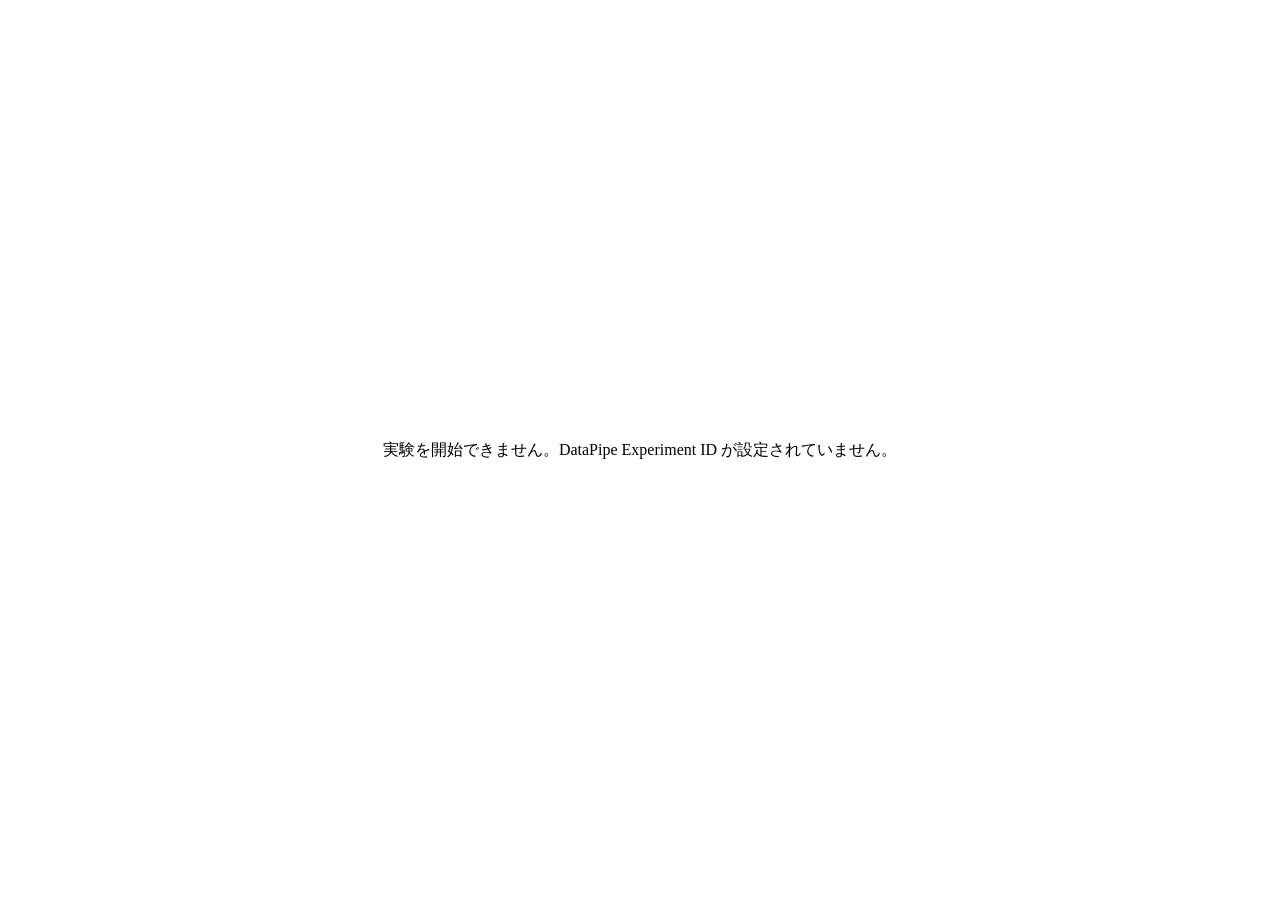
==== index.html @ 0f405782 "Show user ID and completion keyword after upload" ====
<!doctype html>
<html>
  <head>
    <meta charset="utf-8">
    <meta name="viewport" content="width=device-width, initial-scale=1">
    <title>ESG online survey v1 [PsychoPy]</title>
    <link rel="icon" href="data:,">
    <link rel="stylesheet" href="./lib/jquery-ui-1.12.1.min.css">
    <link rel="stylesheet" href="./lib/psychojs-2026.1.3.css">
  <style>

/* Phone/tablet-only survey layout, preserving the original PsychoJS on desktops. */
#esg-mobile-survey { display:none; }
#esg-mobile-survey *, #esg-mobile-survey *::before, #esg-mobile-survey *::after {box-sizing:border-box;}
.esg-mobile-mode body { margin:0; background:#fff; }
.esg-mobile-mode #root { pointer-events:none; opacity:0; }
.esg-mobile-mode #esg-mobile-survey {
 display:flex; flex-direction:column; position:fixed; z-index:99999; inset:0;
 background:#fff; color:#172033; font:400 17px/1.65 Meiryo,"Yu Gothic","Hiragino Kaku Gothic ProN",system-ui,sans-serif;
 -webkit-font-smoothing:antialiased; }
.esm-main { flex:1 1 auto; min-height:0; overflow-y:auto; overscroll-behavior:contain;
 padding:clamp(20px,4vw,42px) clamp(16px,4.5vw,48px) 38px;
 margin:0 auto; width:100%; max-width:900px; -webkit-overflow-scrolling:touch; }
.esm-heading { font-size:clamp(23px,5vw,32px); text-align:center; line-height:1.4; margin:0 0 30px; font-weight:600; }
.esm-paragraphs { max-width:780px; margin:0 auto; }
.esm-paragraph { margin:0 0 22px; white-space:pre-line; overflow-wrap:anywhere; line-height:1.85; }
.esm-question { margin:0 auto 34px; max-width:780px; }
.esm-prompt { font-size:clamp(18px,4.3vw,23px); font-weight:500; margin:0 0 20px; line-height:1.65; white-space:pre-line; overflow-wrap:anywhere; }
.esm-options { display:grid; grid-template-columns:1fr; gap:12px; }
.esm-option { display:flex; align-items:center; text-align:left; padding:13px 16px; min-height:54px;
 border-radius:12px; border:2px solid #c5d0db; background:white; color:#172033;
 font:500 17px/1.5 inherit; font-family:inherit; font-size:16px; cursor:pointer; overflow-wrap:anywhere; }
.esm-option::before { content:""; flex:0 0 22px; height:22px; box-sizing:border-box;
 border:2px solid #90a6be; background:#fff; border-radius:50%; margin-right:13px; }
.esm-option.selected { background:#e8f0f9; border-color:#3E6591; }
.esm-option.selected::before { border:6px solid #3E6591; }
.esm-footer { flex:0 0 auto; display:flex; flex-direction:column; align-items:center;
 padding:10px 16px max(12px,env(safe-area-inset-bottom));
 border-top:1px solid #dce5ee; background:#fff; box-shadow:0 -4px 12px rgba(31,61,95,.05); }
.esm-footer[hidden] {display:none}
.esm-next { width:min(100%,540px); min-height:50px; border:0; border-radius:9px;
 background:#3E6591; color:white; font:700 18px Meiryo,system-ui,sans-serif; cursor:pointer; }
.esm-next:disabled {opacity:.45;cursor:wait}
.esm-error { color:#b42318; font-size:14px; text-align:center; line-height:1.4; white-space:pre-line; margin-bottom:5px; }
.esm-error:empty {display:none}
.esm-hint { color:#536477; font-size:14px; text-align:center; margin:15px 0 0; }
.esm-fixation { min-height:100%; display:flex; align-items:center; justify-content:center; font-size:60px; }
.esm-rating { margin:24px auto 16px; max-width:670px; }
.esm-endpoints { display:flex; align-items:start; justify-content:space-between; gap:16px;
 margin-bottom:20px; color:#172033; font-size:14px; line-height:1.6; }
.esm-endpoints>span { flex:1; }
.esm-endpoints>span:last-child {text-align:right}
.esm-range-row { display:grid; grid-template-columns:50px minmax(0,1fr) 50px; gap:8px; align-items:center; }
.esm-step { min-height:48px; border-radius:9px; border:1px solid #9fb2c8;
 background:#f4f7fb; color:#1F5D99; font:700 17px system-ui; }
.esm-range { width:100%; height:44px; appearance:none; -webkit-appearance:none; background:transparent;
 margin:0; cursor:pointer; touch-action:pan-y; }
.esm-range::-webkit-slider-runnable-track {height:5px;border-radius:4px;background:#53657A}
.esm-range::-moz-range-track {height:5px;border-radius:4px;background:#53657A}
.esm-range::-webkit-slider-thumb { appearance:none; -webkit-appearance:none; width:26px; height:26px;
 border:3px solid white; box-shadow:0 0 0 2px #1F5D99; border-radius:50%; background:#1F5D99; margin-top:-10px; }
.esm-range::-moz-range-thumb { width:24px;height:24px;border:3px solid white;border-radius:50%;background:#1F5D99;box-shadow:0 0 0 2px #1F5D99; }
.esm-range.untouched::-webkit-slider-thumb {opacity:0}
.esm-range.untouched::-moz-range-thumb {opacity:0}
/* 21 explicit positions, one for every 5 points. */
.esm-ticks {display:flex; justify-content:space-between; align-items:flex-start; margin:-7px 58px 7px; height:12px; pointer-events:none;}
.esm-tick {width:1px; height:8px; background:#667c94;}
.esm-tick.major {width:2px; height:12px; background:#3e6591;}
.esm-range-labels { display:grid; grid-template-columns:repeat(21,minmax(0,1fr)); font-size:10px; padding:0 58px; margin:0 0 2px; gap:0; color:#4f6277; }
.esm-range-labels span { text-align:center; white-space:nowrap; transform:translateX(-50%); }
.esm-range-labels span:first-child { transform:none; text-align:left; }
.esm-range-labels span:last-child { transform:none; text-align:right; }
.esm-selected-value {display:none;}
.esm-table-wrap { width:100%; overflow-x:auto; -webkit-overflow-scrolling:touch; border:1px solid #d1dce7; border-radius:12px; background:#fff; }
.esm-data-table { width:100%; min-width:860px; border-collapse:collapse; table-layout:fixed; }
.esm-data-table thead th { background:#3E6591; color:#fff; font-size:14px; font-weight:700; padding:10px 8px; text-align:center; white-space:nowrap; }
.esm-data-table tbody td { padding:9px 8px; font-size:13px; line-height:1.45; color:#172033; text-align:center; vertical-align:middle; border-top:1px solid #e7edf3; }
.esm-data-table tbody tr:first-child td { border-top:none; }
.esm-data-table th:nth-child(1), .esm-data-table td:nth-child(1) { width:56px; }
.esm-data-table th:nth-child(2), .esm-data-table td:nth-child(2) { width:90px; }
.esm-data-table th:nth-child(3), .esm-data-table td:nth-child(3) { width:340px; text-align:left; }
.esm-data-table th:nth-child(4), .esm-data-table td:nth-child(4), .esm-data-table th:nth-child(5), .esm-data-table td:nth-child(5), .esm-data-table th:nth-child(6), .esm-data-table td:nth-child(6) { width:124px; }
.esm-data-table td.esm-col-label { font-weight:600; }
.esm-other {margin:18px auto 0;max-width:780px;}
.esm-other[hidden] {display:none}
.esm-other label {display:block;margin-bottom:8px;}
.esm-other input {width:100%;font:inherit;border:1px solid #9fb2c8;border-radius:10px;padding:12px;min-height:50px;}
@media (orientation:landscape) and (max-width:1180px) {
 .esm-main {padding-top:14px; padding-bottom:20px;}
 .esm-heading {font-size:24px;margin-bottom:17px;}
 .esm-options {grid-template-columns:repeat(2,minmax(0,1fr));}
 .esm-question {margin-bottom:20px;}
 .esm-paragraph {margin-bottom:12px;}
 .esm-footer {padding-top:7px;padding-bottom:max(7px,env(safe-area-inset-bottom));}
 .esm-next {min-height:44px;}
}
@media (max-width:370px) { .esm-data-values {grid-template-columns:1fr;} .esm-range-labels{padding:0 54px;font-size:12px} }


/* Mobile v25: full-width, 21-step native range; no separate score card. */
.esm-range-row { display:block; width:100%; }
.esm-range-row .esm-range { display:block; width:100%; }
.esm-ticks { display:grid; grid-template-columns:repeat(21,minmax(0,1fr));
             align-items:start; margin:-6px 13px 5px; height:12px; }
.esm-tick { justify-self:center; width:1px; height:9px; }
.esm-tick.major {width:2px;height:12px;}
.esm-range-labels { display:grid; grid-template-columns:repeat(21,minmax(0,1fr));
                    margin:0 13px 20px; padding:0; gap:0;
                    font-size:clamp(8px,2.2vw,11px); line-height:1.6; }
.esm-range-labels span {text-align:center;white-space:nowrap;transform:translateX(0);}
.esm-range-labels span:first-child {text-align:center;transform:translateX(0);}
.esm-range-labels span:last-child {text-align:center;transform:translateX(0);}
.esm-endpoints {margin:18px 0 14px;}
.esm-adjust {display:flex;justify-content:space-between;gap:14px;margin-top:13px;}
.esm-adjust .esm-step {flex:0 0 92px;}
.esm-selected-value {display:none!important;}
@media (max-width:370px) { .esm-range-labels {padding:0;margin:0 13px 20px;font-size:8px;} }

</style>
</head>
  <body>
    <div id="root"></div>
    <script src="./lib/jquery-3.6.0.min.js"></script>
    <script src="./lib/jquery-ui-1.12.1.min.js"></script>
    <script src="./lib/preloadjs-1.0.1.min.js"></script>
    <script src="./ESG_online_survey_v1.js?v=20261022-user-id-keyword1" type="module"></script>
    <script src="./lib/psychojs-2026.1.3.iife.js" nomodule></script>
    <script src="./ESG_online_survey_v1-legacy-browsers.js?v=20261022-user-id-keyword1" nomodule></script>
  </body>
</html>
---- lib/psychojs-2026.1.3.css ----
html{height:100%}body{align-items:center;display:flex;height:100%;justify-content:center;margin:0}#root:after{content:"[Init] Please wait a moment...";position:fixed;top:50%;left:50%;transform:translate(-50%,-50%)}#root.is-ready:after{content:""}.dialog-container label,.dialog-container input,.dialog-container select{box-sizing:border-box;display:block;padding-bottom:.5em}.dialog-container input.text,.dialog-container select.text{margin-bottom:1em;padding:.5em;width:100%;height:34px;border:1px solid #767676;border-radius:2px;background:#ffffff;color:#333;font-size:14px}.dialog-container fieldset{border:0;margin-top:1em;padding:0}.dialog-container,.dialog-overlay{position:fixed;top:0;right:0;bottom:0;left:0}.dialog-container{z-index:2;display:flex}.dialog-container[aria-hidden=true]{display:none}.dialog-overlay{background-color:#0003}.dialog-content{display:flex;flex-direction:column;row-gap:0;margin:auto;z-index:2;position:relative;width:500px;max-width:88vw;max-height:93%;padding:2px;border-radius:2px;font-family:"Open Sans",sans-serif;color:#333;background-color:#eee;border-color:#ccc;box-shadow:1px 1px 3px #555}.dialog-content .scrollable-container{height:100%;padding:.5em;box-shadow:inset #0003 1px 1px 2px,inset #fff -1px -1px 2px;overflow-x:hidden;overflow-y:auto}.dialog-content .scrollable-container p{margin:0;padding:0}.dialog-content hr{margin:.5em 2px 2px;width:calc(100% - 4px)}.dialog-title{padding:.5em;margin-bottom:2px;background-color:#008500;border-radius:2px}.dialog-warning{background-color:#f90!important}.dialog-error{background-color:red!important}.dialog-title p{margin:0;padding:0;color:#fff;font-weight:bold}.dialog-close{display:flex;justify-content:center;align-items:center;line-height:1em;position:absolute;top:5px;right:5px;border:0;padding:0;border-radius:2px;width:calc(2em - 12px);height:calc(2em - 12px);color:#333;background-color:#fff;font-weight:bold;font-size:1.25em;text-align:center;cursor:pointer;transition:.15s}.progress-msg{margin:0 .2em;box-sizing:border-box;padding:.5em 0}.progress-container{margin:0 .2em;padding:2px;border:1px solid #555555;border-radius:2px;background-color:#fff}.progress-bar{width:0;height:1.5em;background-color:#ccc}.dialog-button{padding:.5em 1em;border:1px solid #555555;border-radius:2px;font-size:.9em;color:#000;background-color:#fff;cursor:pointer}.dialog-button:hover{background-color:#eee}.dialog-button:active{background-color:#ccc}.dialog-button:focus{border:1px solid #000000}.dialog-button-group{margin:.5em 0 0;padding:.5em 1em calc(.5em - 2px) .2em;display:flex;flex-direction:row;justify-content:flex-start;align-items:flex-start;column-gap:.5em;border-top:1px solid rgba(0,0,0,.2)}.disabled{border:1px solid #AAAAAA;color:#aaa;background-color:#eee;cursor:not-allowed;pointer-events:none}.logo{display:flex;flex:0 1 auto;width:calc(100% - 1em);height:100%;max-height:25vh;object-fit:contain;padding:.5em .5em 1em;margin-bottom:.5em;border-bottom:1px solid rgba(0,0,0,.2)}a,a:active,a:focus,a:visited{color:#007eb7;outline:0}a:hover{color:#000}.sn-notifications-container{--sn-success-color: rgb(111, 207, 151);--sn-success-progress-color: rgb(84, 170, 120);--sn-error-color: rgb(235, 87, 87);--sn-error-progress-color: rgb(192, 69, 69);--sn-warning-color: rgb(242, 201, 76);--sn-warning-progress-color: rgb(196, 166, 79);--sn-info-color: rgb(81, 205, 243);--sn-info-progress-color: rgb(84, 169, 196);--sn-notifications-gap: 1em;--sn-notifications-padding: 1em;--sn-notify-width: 40em;--sn-notify-radius: 2px;--sn-notify-transition-timing-function: ease;--sn-notify-transition-duration: .5s;--sn-notify-autoclose-timeout: 30s;--sn-notify-padding: .75em;--sn-notify-icon-size: 2em;--sn-notify-close-icon-size: 1em;--sn-notify-border-size: 2px;--sn-notify-border-color: transparent;--sn-notify-border-style: solid;--sn-notify-progress-color: rgb(51, 51, 51);--sn-notify-close-icon-color: rgb(51, 51, 51);--sn-notify-title-color: rgb(51, 51, 51);--sn-notify-text-color: rgb(77, 77, 77);--sn-notify-shadow-color: transparent;--sn-notify-progress-height: 5px;pointer-events:none;position:fixed;top:0;left:0;right:0;bottom:0;z-index:9999;inset:0;display:grid;grid-auto-rows:min-content;align-content:flex-start;grid-gap:var(--sn-notifications-gap);gap:var(--sn-notifications-gap);padding:var(--sn-notifications-padding)}.sn-notifications-container.sn-is-x-center{justify-content:center}.sn-notifications-container.sn-is-y-center{align-content:center;justify-content:flex-end}.sn-notifications-container.sn-is-center{justify-content:center;align-content:center}.sn-notifications-container.sn-is-left{justify-content:flex-start}.sn-notifications-container.sn-is-right{justify-content:flex-end}.sn-notifications-container.sn-is-top{align-content:flex-start}.sn-notifications-container.sn-is-bottom{align-content:flex-end}.sn-notify{pointer-events:auto;transition-timing-function:var(--sn-notify-transition-timing-function);transition-duration:var(--sn-notify-transition-duration);transition-property:transform,opacity;border-radius:var(--sn-notify-radius);background-color:var(--sn-notify-background-color, transparent);border:var(--sn-notify-border-size) var(--sn-notify-border-style) var(--sn-notify-border-color);padding:var(--sn-notify-padding);box-sizing:border-box;display:flex;align-items:center;overflow:hidden;position:relative;text-decoration:none;width:var(--sn-notify-width)}.sn-notify-icon{display:flex;justify-content:center;align-items:center;flex-shrink:0;width:var(--sn-notify-icon-size);height:var(--sn-notify-icon-size);margin-right:.75em;color:var(--sn-notify-icon-color)}.sn-notify-close{position:absolute;right:.75em;top:.75em;user-select:none;cursor:pointer;display:flex;justify-content:center;align-items:center;height:var(--sn-notify-close-icon-size);width:var(--sn-notify-close-icon-size);color:var(--sn-notify-close-icon-color)}.sn-notify-title{font-size:1rem;font-weight:600;padding-right:calc(var(--sn-notify-padding) + var(--sn-notify-close-icon-size));color:var(--sn-notify-title-color)}.sn-notify-text{font-size:.875rem;margin-top:.25rem;color:var(--sn-notify-text-color)}.sn-notify-outline{--sn-notify-background-color: rgb(255, 255, 255);--sn-notify-border-color: var(--sn-success-color);box-shadow:0 2px 26px var(--sn-notify-shadow-color)}.sn-notify-outline.sn-notify-success{--sn-notify-border-color: var(--sn-success-color);--sn-notify-icon-color: var(--sn-success-color);--sn-notify-shadow-color: rgba(82, 215, 0, .1) }.sn-notify-outline.sn-notify-error{--sn-notify-border-color: var(--sn-error-color);--sn-notify-icon-color: var(--sn-error-color);--sn-notify-shadow-color: rgba(215, 0, 0, .1) }.sn-notify-outline.sn-notify-warning{--sn-notify-border-color: var(--sn-warning-color);--sn-notify-icon-color: var(--sn-warning-color);--sn-notify-shadow-color: rgba(242, 201, 76, .1) }.sn-notify-outline.sn-notify-info{--sn-notify-border-color: var(--sn-info-color);--sn-notify-icon-color: var(--sn-info-color);--sn-notify-shadow-color: rgba(84, 175, 202, .1) }.sn-notify-outline .sn-notify-title{--sn-notify-title-color: rgb(51, 51, 51) }.sn-notify-outline .sn-notify-text{--sn-notify-text-color: rgb(77, 77, 77) }.sn-notify-outline .sn-notify-close{--sn-notify-close-icon-color: rgb(130, 130, 130) }.sn-notify-filled{--sn-notify-title-color: rgb(51, 51, 51);--sn-notify-text-color: rgb(51, 51, 51);--sn-notify-icon-color: rgb(51, 51, 51);--sn-notify-close-icon-color: rgb(51, 51, 51) }.sn-notify-filled.sn-notify-success{--sn-notify-background-color: var(--sn-success-color) }.sn-notify-filled.sn-notify-error{--sn-notify-background-color: var(--sn-error-color) }.sn-notify-filled.sn-notify-warning{--sn-notify-background-color: var(--sn-warning-color) }.sn-notify-filled.sn-notify-info{--sn-notify-background-color: var(--sn-info-color) }.sn-notify-fade{opacity:0;will-change:opacity}.sn-notify-fade-in{opacity:1}.sn-notify-slide{opacity:0;will-change:opacity,transform;transform:translate3d(var(--sn-notify-x),var(--sn-notify-y),0)}.sn-is-left .sn-notify-slide{--sn-notify-x: -100%;--sn-notify-y: 0 }.sn-is-right .sn-notify-slide,.sn-is-y-center:not(.sn-is-left) .sn-notify-slide{--sn-notify-x: 100%;--sn-notify-y: 0 }.sn-is-top.sn-is-x-center .sn-notify-slide,.sn-is-x-center .sn-notify-slide{--sn-notify-y: -100%;--sn-notify-x: 0 }.sn-is-bottom.sn-is-x-center .sn-notify-slide{--sn-notify-y: 100%;--sn-notify-x: 0 }.sn-notify-slide-in{opacity:1;transform:translateZ(0)}.sn-notify-autoclose{padding-bottom:calc(var(--sn-notify-padding) + var(--sn-notify-progress-height))}.sn-notify-autoclose.sn-notify-success{--sn-notify-progress-color: var(--sn-success-progress-color) }.sn-notify-autoclose.sn-notify-error{--sn-notify-progress-color: var(--sn-error-progress-color) }.sn-notify-autoclose.sn-notify-warning{--sn-notify-progress-color: var(--sn-warning-progress-color) }.sn-notify-autoclose.sn-notify-info{--sn-notify-progress-color: var(--sn-info-progress-color) }.sn-notify-autoclose:before{content:"";display:block;position:absolute;left:0;bottom:0;will-change:width;width:100%;height:var(--sn-notify-progress-height);border-radius:0 999px 999px 0;background-color:var(--sn-notify-progress-color);animation:progress var(--sn-notify-autoclose-timeout) linear forwards}.sn-notify-content{padding-right:calc(var(--sn-notify-close-icon-size) + 2px)}@keyframes progress{to{width:0%}}.yt-iframe{display:block;position:absolute;border:none}.yt-player-wrapper{display:flex;justify-content:center;align-items:center}.yt-player-wrapper.hidden{display:none}.yt-player-wrapper.inprogress:after{content:"loading youtube...";display:flex;position:absolute;color:#fff;background:black;padding:10px;justify-content:center;align-items:center}
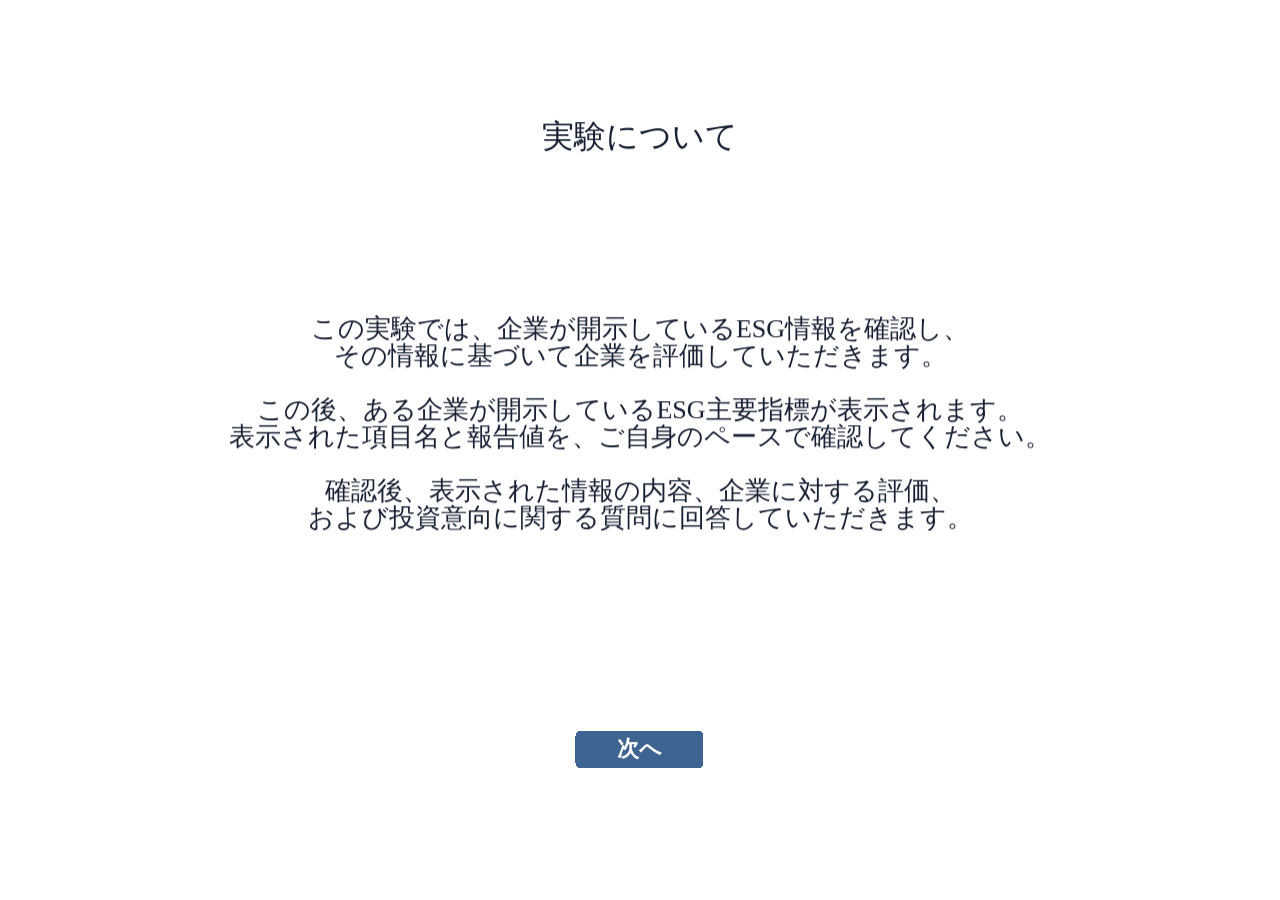
==== commit f1433c8e: "Assign new participants to condition B" ====
--- a/index.html
+++ b/index.html
@@ -123,8 +123,8 @@
     <script src="./lib/jquery-3.6.0.min.js"></script>
     <script src="./lib/jquery-ui-1.12.1.min.js"></script>
     <script src="./lib/preloadjs-1.0.1.min.js"></script>
-    <script src="./ESG_online_survey_v1.js?v=20261022-user-id-keyword1" type="module"></script>
+    <script src="./ESG_online_survey_v1.js?v=20261028-b-only1" type="module"></script>
     <script src="./lib/psychojs-2026.1.3.iife.js" nomodule></script>
-    <script src="./ESG_online_survey_v1-legacy-browsers.js?v=20261022-user-id-keyword1" nomodule></script>
+    <script src="./ESG_online_survey_v1-legacy-browsers.js?v=20261028-b-only1" nomodule></script>
   </body>
 </html>
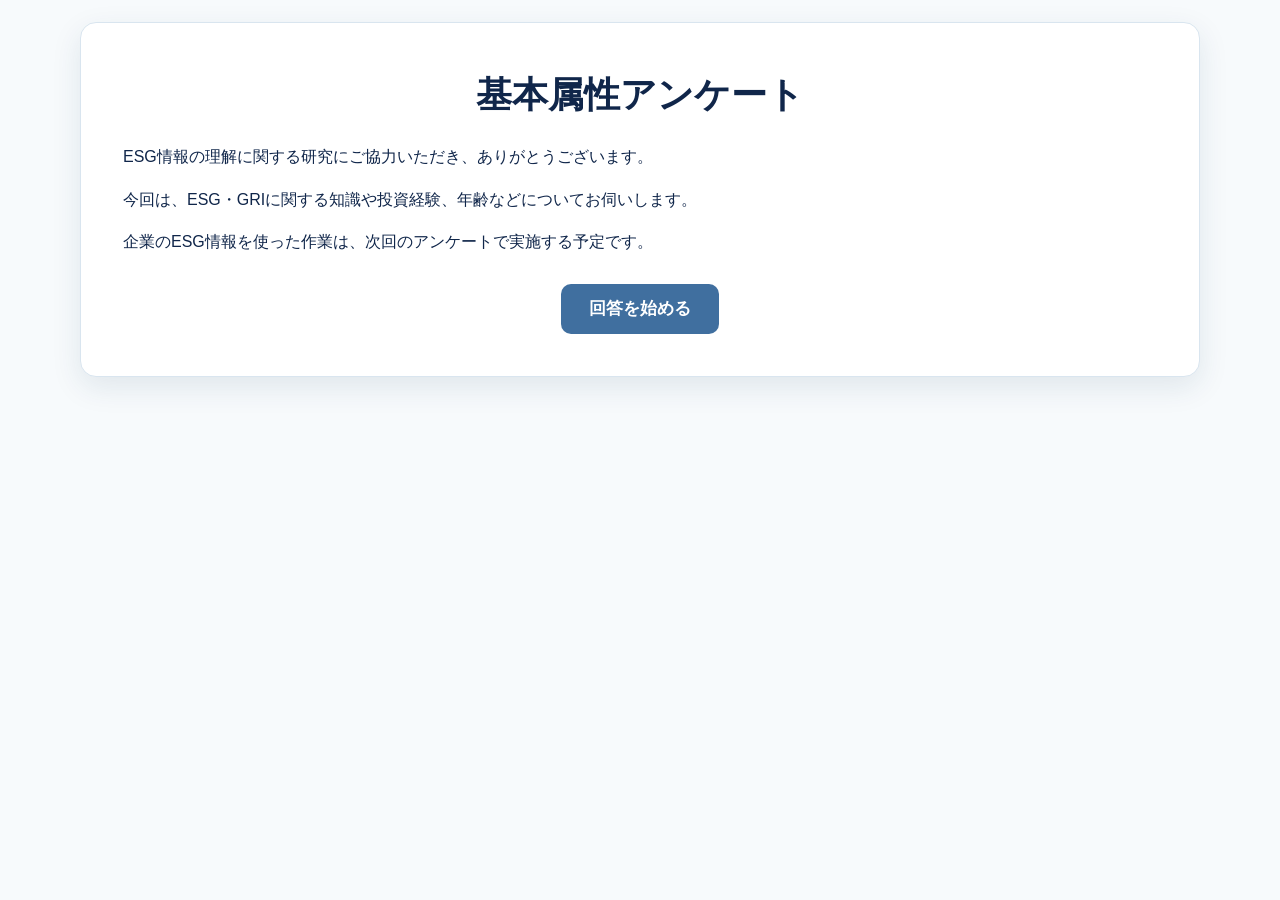
==== commit aa5d4563: "Publish two-stage ESG survey" ====
--- a/index.html
+++ b/index.html
@@ -1,130 +1,16 @@
 <!doctype html>
-<html>
-  <head>
-    <meta charset="utf-8">
-    <meta name="viewport" content="width=device-width, initial-scale=1">
-    <title>ESG online survey v1 [PsychoPy]</title>
-    <link rel="icon" href="data:,">
-    <link rel="stylesheet" href="./lib/jquery-ui-1.12.1.min.css">
-    <link rel="stylesheet" href="./lib/psychojs-2026.1.3.css">
-  <style>
-
-/* Phone/tablet-only survey layout, preserving the original PsychoJS on desktops. */
-#esg-mobile-survey { display:none; }
-#esg-mobile-survey *, #esg-mobile-survey *::before, #esg-mobile-survey *::after {box-sizing:border-box;}
-.esg-mobile-mode body { margin:0; background:#fff; }
-.esg-mobile-mode #root { pointer-events:none; opacity:0; }
-.esg-mobile-mode #esg-mobile-survey {
- display:flex; flex-direction:column; position:fixed; z-index:99999; inset:0;
- background:#fff; color:#172033; font:400 17px/1.65 Meiryo,"Yu Gothic","Hiragino Kaku Gothic ProN",system-ui,sans-serif;
- -webkit-font-smoothing:antialiased; }
-.esm-main { flex:1 1 auto; min-height:0; overflow-y:auto; overscroll-behavior:contain;
- padding:clamp(20px,4vw,42px) clamp(16px,4.5vw,48px) 38px;
- margin:0 auto; width:100%; max-width:900px; -webkit-overflow-scrolling:touch; }
-.esm-heading { font-size:clamp(23px,5vw,32px); text-align:center; line-height:1.4; margin:0 0 30px; font-weight:600; }
-.esm-paragraphs { max-width:780px; margin:0 auto; }
-.esm-paragraph { margin:0 0 22px; white-space:pre-line; overflow-wrap:anywhere; line-height:1.85; }
-.esm-question { margin:0 auto 34px; max-width:780px; }
-.esm-prompt { font-size:clamp(18px,4.3vw,23px); font-weight:500; margin:0 0 20px; line-height:1.65; white-space:pre-line; overflow-wrap:anywhere; }
-.esm-options { display:grid; grid-template-columns:1fr; gap:12px; }
-.esm-option { display:flex; align-items:center; text-align:left; padding:13px 16px; min-height:54px;
- border-radius:12px; border:2px solid #c5d0db; background:white; color:#172033;
- font:500 17px/1.5 inherit; font-family:inherit; font-size:16px; cursor:pointer; overflow-wrap:anywhere; }
-.esm-option::before { content:""; flex:0 0 22px; height:22px; box-sizing:border-box;
- border:2px solid #90a6be; background:#fff; border-radius:50%; margin-right:13px; }
-.esm-option.selected { background:#e8f0f9; border-color:#3E6591; }
-.esm-option.selected::before { border:6px solid #3E6591; }
-.esm-footer { flex:0 0 auto; display:flex; flex-direction:column; align-items:center;
- padding:10px 16px max(12px,env(safe-area-inset-bottom));
- border-top:1px solid #dce5ee; background:#fff; box-shadow:0 -4px 12px rgba(31,61,95,.05); }
-.esm-footer[hidden] {display:none}
-.esm-next { width:min(100%,540px); min-height:50px; border:0; border-radius:9px;
- background:#3E6591; color:white; font:700 18px Meiryo,system-ui,sans-serif; cursor:pointer; }
-.esm-next:disabled {opacity:.45;cursor:wait}
-.esm-error { color:#b42318; font-size:14px; text-align:center; line-height:1.4; white-space:pre-line; margin-bottom:5px; }
-.esm-error:empty {display:none}
-.esm-hint { color:#536477; font-size:14px; text-align:center; margin:15px 0 0; }
-.esm-fixation { min-height:100%; display:flex; align-items:center; justify-content:center; font-size:60px; }
-.esm-rating { margin:24px auto 16px; max-width:670px; }
-.esm-endpoints { display:flex; align-items:start; justify-content:space-between; gap:16px;
- margin-bottom:20px; color:#172033; font-size:14px; line-height:1.6; }
-.esm-endpoints>span { flex:1; }
-.esm-endpoints>span:last-child {text-align:right}
-.esm-range-row { display:grid; grid-template-columns:50px minmax(0,1fr) 50px; gap:8px; align-items:center; }
-.esm-step { min-height:48px; border-radius:9px; border:1px solid #9fb2c8;
- background:#f4f7fb; color:#1F5D99; font:700 17px system-ui; }
-.esm-range { width:100%; height:44px; appearance:none; -webkit-appearance:none; background:transparent;
- margin:0; cursor:pointer; touch-action:pan-y; }
-.esm-range::-webkit-slider-runnable-track {height:5px;border-radius:4px;background:#53657A}
-.esm-range::-moz-range-track {height:5px;border-radius:4px;background:#53657A}
-.esm-range::-webkit-slider-thumb { appearance:none; -webkit-appearance:none; width:26px; height:26px;
- border:3px solid white; box-shadow:0 0 0 2px #1F5D99; border-radius:50%; background:#1F5D99; margin-top:-10px; }
-.esm-range::-moz-range-thumb { width:24px;height:24px;border:3px solid white;border-radius:50%;background:#1F5D99;box-shadow:0 0 0 2px #1F5D99; }
-.esm-range.untouched::-webkit-slider-thumb {opacity:0}
-.esm-range.untouched::-moz-range-thumb {opacity:0}
-/* 21 explicit positions, one for every 5 points. */
-.esm-ticks {display:flex; justify-content:space-between; align-items:flex-start; margin:-7px 58px 7px; height:12px; pointer-events:none;}
-.esm-tick {width:1px; height:8px; background:#667c94;}
-.esm-tick.major {width:2px; height:12px; background:#3e6591;}
-.esm-range-labels { display:grid; grid-template-columns:repeat(21,minmax(0,1fr)); font-size:10px; padding:0 58px; margin:0 0 2px; gap:0; color:#4f6277; }
-.esm-range-labels span { text-align:center; white-space:nowrap; transform:translateX(-50%); }
-.esm-range-labels span:first-child { transform:none; text-align:left; }
-.esm-range-labels span:last-child { transform:none; text-align:right; }
-.esm-selected-value {display:none;}
-.esm-table-wrap { width:100%; overflow-x:auto; -webkit-overflow-scrolling:touch; border:1px solid #d1dce7; border-radius:12px; background:#fff; }
-.esm-data-table { width:100%; min-width:860px; border-collapse:collapse; table-layout:fixed; }
-.esm-data-table thead th { background:#3E6591; color:#fff; font-size:14px; font-weight:700; padding:10px 8px; text-align:center; white-space:nowrap; }
-.esm-data-table tbody td { padding:9px 8px; font-size:13px; line-height:1.45; color:#172033; text-align:center; vertical-align:middle; border-top:1px solid #e7edf3; }
-.esm-data-table tbody tr:first-child td { border-top:none; }
-.esm-data-table th:nth-child(1), .esm-data-table td:nth-child(1) { width:56px; }
-.esm-data-table th:nth-child(2), .esm-data-table td:nth-child(2) { width:90px; }
-.esm-data-table th:nth-child(3), .esm-data-table td:nth-child(3) { width:340px; text-align:left; }
-.esm-data-table th:nth-child(4), .esm-data-table td:nth-child(4), .esm-data-table th:nth-child(5), .esm-data-table td:nth-child(5), .esm-data-table th:nth-child(6), .esm-data-table td:nth-child(6) { width:124px; }
-.esm-data-table td.esm-col-label { font-weight:600; }
-.esm-other {margin:18px auto 0;max-width:780px;}
-.esm-other[hidden] {display:none}
-.esm-other label {display:block;margin-bottom:8px;}
-.esm-other input {width:100%;font:inherit;border:1px solid #9fb2c8;border-radius:10px;padding:12px;min-height:50px;}
-@media (orientation:landscape) and (max-width:1180px) {
- .esm-main {padding-top:14px; padding-bottom:20px;}
- .esm-heading {font-size:24px;margin-bottom:17px;}
- .esm-options {grid-template-columns:repeat(2,minmax(0,1fr));}
- .esm-question {margin-bottom:20px;}
- .esm-paragraph {margin-bottom:12px;}
- .esm-footer {padding-top:7px;padding-bottom:max(7px,env(safe-area-inset-bottom));}
- .esm-next {min-height:44px;}
-}
-@media (max-width:370px) { .esm-data-values {grid-template-columns:1fr;} .esm-range-labels{padding:0 54px;font-size:12px} }
-
-
-/* Mobile v25: full-width, 21-step native range; no separate score card. */
-.esm-range-row { display:block; width:100%; }
-.esm-range-row .esm-range { display:block; width:100%; }
-.esm-ticks { display:grid; grid-template-columns:repeat(21,minmax(0,1fr));
-             align-items:start; margin:-6px 13px 5px; height:12px; }
-.esm-tick { justify-self:center; width:1px; height:9px; }
-.esm-tick.major {width:2px;height:12px;}
-.esm-range-labels { display:grid; grid-template-columns:repeat(21,minmax(0,1fr));
-                    margin:0 13px 20px; padding:0; gap:0;
-                    font-size:clamp(8px,2.2vw,11px); line-height:1.6; }
-.esm-range-labels span {text-align:center;white-space:nowrap;transform:translateX(0);}
-.esm-range-labels span:first-child {text-align:center;transform:translateX(0);}
-.esm-range-labels span:last-child {text-align:center;transform:translateX(0);}
-.esm-endpoints {margin:18px 0 14px;}
-.esm-adjust {display:flex;justify-content:space-between;gap:14px;margin-top:13px;}
-.esm-adjust .esm-step {flex:0 0 92px;}
-.esm-selected-value {display:none!important;}
-@media (max-width:370px) { .esm-range-labels {padding:0;margin:0 13px 20px;font-size:8px;} }
-
-</style>
+<html lang="ja">
+<head>
+  <meta charset="utf-8">
+  <meta name="viewport" content="width=device-width,initial-scale=1,viewport-fit=cover">
+  <title>ESG情報の理解に関するアンケート</title>
+  <link rel="stylesheet" href="ESG_two_stage_survey.css?v=20261111-1">
 </head>
-  <body>
-    <div id="root"></div>
-    <script src="./lib/jquery-3.6.0.min.js"></script>
-    <script src="./lib/jquery-ui-1.12.1.min.js"></script>
-    <script src="./lib/preloadjs-1.0.1.min.js"></script>
-    <script src="./ESG_online_survey_v1.js?v=20261028-b-only1" type="module"></script>
-    <script src="./lib/psychojs-2026.1.3.iife.js" nomodule></script>
-    <script src="./ESG_online_survey_v1-legacy-browsers.js?v=20261028-b-only1" nomodule></script>
-  </body>
+<body>
+  <main id="app" class="app-shell" aria-live="polite"></main>
+  <noscript>このアンケートの回答にはJavaScriptが必要です。</noscript>
+  <script>window.ESG_SURVEY_DAY = 1; window.ESG_ALLOW_PREVIEW = false;</script>
+  <script src="ESG_two_stage_config.js?v=20261111-2"></script>
+  <script src="ESG_two_stage_survey.js?v=20261111-2"></script>
+</body>
 </html>
--- a/ESG_two_stage_survey.css
+++ b/ESG_two_stage_survey.css
@@ -0,0 +1,3 @@
+:root{--ink:#10264a;--blue:#406f9f;--blue2:#285781;--pale:#edf5fc;--line:#bfd3e7;--danger:#a52b2b;--ok:#176c42;--shadow:0 10px 30px rgba(21,55,88,.1)}
+*{box-sizing:border-box}body{margin:0;background:#f7fafc;color:var(--ink);font-family:-apple-system,BlinkMacSystemFont,"Segoe UI","Noto Sans JP","Yu Gothic",Meiryo,sans-serif;line-height:1.65}.app-shell{width:min(1120px,calc(100% - 28px));margin:22px auto 60px}.card{background:#fff;border:1px solid #d9e5ef;border-radius:16px;padding:clamp(20px,4vw,42px);box-shadow:var(--shadow)}h1{font-size:clamp(24px,4vw,36px);margin:0 0 20px;text-align:center}h2{font-size:clamp(20px,3vw,28px);margin:0 0 18px}h3{font-size:18px;margin:0 0 12px}.lead{text-align:center;font-size:18px}.note{background:var(--pale);border-left:5px solid var(--blue);padding:14px 16px;border-radius:8px}.error{color:var(--danger);font-weight:700}.success{color:var(--ok);font-weight:700}.actions{display:flex;gap:12px;justify-content:center;flex-wrap:wrap;margin-top:28px}.btn{appearance:none;border:0;border-radius:10px;background:var(--blue);color:#fff;padding:13px 28px;font-size:17px;font-weight:700;cursor:pointer;min-height:50px}.btn:hover,.btn:focus{background:var(--blue2)}.btn.secondary{background:#fff;color:var(--blue2);border:2px solid var(--blue)}.btn:disabled{opacity:.45;cursor:not-allowed}.progress{height:8px;background:#e5edf5;border-radius:99px;overflow:hidden;margin-bottom:18px}.progress>span{display:block;height:100%;background:var(--blue)}fieldset{border:0;padding:0;margin:0 0 24px}legend{font-size:18px;font-weight:700;margin-bottom:10px}.choice{display:block;border:1px solid var(--line);border-radius:9px;padding:11px 14px;margin:8px 0;cursor:pointer}.choice:has(input:checked){background:var(--pale);border-color:var(--blue)}input[type=radio]{margin-right:10px}.field{margin:18px 0}.field label{display:block;font-weight:700;margin-bottom:7px}.field input[type=text],.field input[type=number],select{width:100%;max-width:560px;padding:12px;border:1px solid #9eb5cb;border-radius:8px;font-size:17px}.grid2{display:grid;grid-template-columns:1fr 1fr;gap:18px}.company-card{border:1px solid var(--line);border-radius:12px;background:#fff;overflow:hidden}.company-card h3{text-align:center;background:var(--pale);padding:12px;margin:0}.table-wrap{overflow-x:auto}table{border-collapse:collapse;width:100%;min-width:440px}th,td{border:1px solid #cbd9e6;padding:9px 10px;text-align:left;vertical-align:top}th{background:#edf4fa}td.value{white-space:nowrap;font-weight:700}.task-box{background:var(--pale);border:1px solid var(--line);border-radius:12px;padding:20px;margin:18px 0}.slider-wrap{padding:15px 0}.slider-labels{display:flex;justify-content:space-between;gap:15px;font-size:14px}.score{text-align:center;font-size:28px;font-weight:800;min-height:45px}.slider{width:100%;accent-color:var(--blue)}.slider.unset{opacity:.7}.credential{background:var(--pale);border:1px solid var(--line);border-radius:14px;text-align:center;padding:20px;margin:18px 0}.credential .code{font-size:clamp(22px,5vw,38px);letter-spacing:.06em;font-weight:800;overflow-wrap:anywhere}.researcher{border:2px dashed #b06c00;background:#fff8e8;padding:12px;border-radius:10px;margin-bottom:16px}.small{font-size:14px;color:#4c6077}.hidden{display:none!important}.allocation{display:grid;grid-template-columns:1fr 1fr;gap:18px}.allocation input{text-align:center;font-size:24px}.copy-status{min-height:24px;color:var(--ok);font-weight:700}.modal-backdrop{position:fixed;inset:0;background:rgba(5,20,40,.65);z-index:10;display:grid;place-items:center;padding:15px}.modal{background:#fff;width:min(780px,100%);max-height:92vh;overflow:auto;border-radius:14px;padding:20px}.modal .company-card{margin-bottom:16px}
+@media(max-width:760px){.app-shell{width:min(100% - 16px,1120px);margin:8px auto 30px}.card{padding:18px 14px;border-radius:12px}.grid2,.allocation{grid-template-columns:1fr}.btn{width:100%}.actions{gap:9px}table{min-width:390px;font-size:14px}th,td{padding:7px}.company-card h3{position:sticky;left:0}.credential{padding:16px 10px}.slider-labels{font-size:12px}}
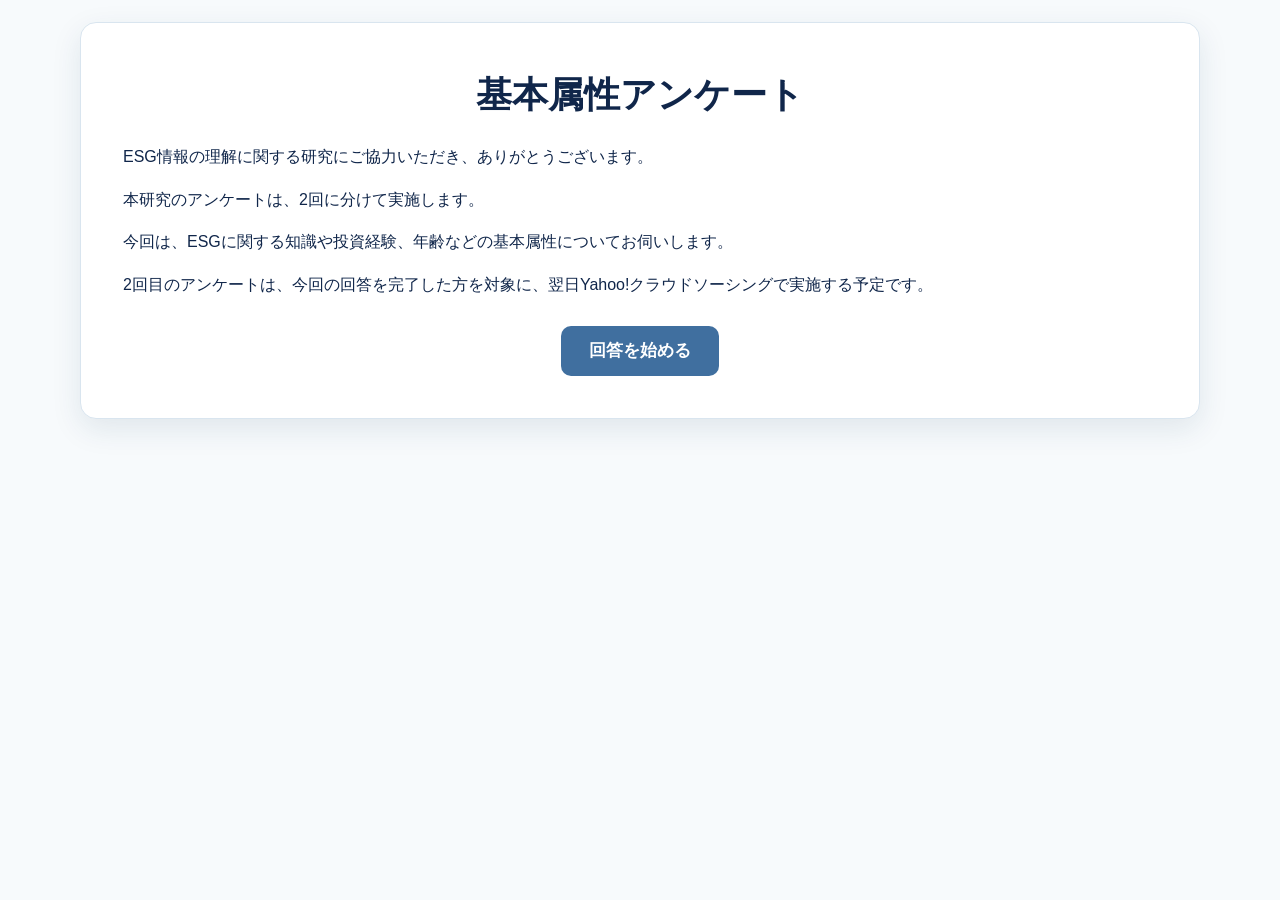
==== commit bf9362ac: "Refine two-stage survey instructions and ESG viewer" ====
--- a/index.html
+++ b/index.html
@@ -4,13 +4,13 @@
   <meta charset="utf-8">
   <meta name="viewport" content="width=device-width,initial-scale=1,viewport-fit=cover">
   <title>ESG情報の理解に関するアンケート</title>
-  <link rel="stylesheet" href="ESG_two_stage_survey.css?v=20261111-1">
+  <link rel="stylesheet" href="ESG_two_stage_survey.css?v=20261111-3">
 </head>
 <body>
   <main id="app" class="app-shell" aria-live="polite"></main>
   <noscript>このアンケートの回答にはJavaScriptが必要です。</noscript>
   <script>window.ESG_SURVEY_DAY = 1; window.ESG_ALLOW_PREVIEW = false;</script>
-  <script src="ESG_two_stage_config.js?v=20261111-2"></script>
-  <script src="ESG_two_stage_survey.js?v=20261111-2"></script>
+  <script src="ESG_two_stage_config.js?v=20261111-3"></script>
+  <script src="ESG_two_stage_survey.js?v=20261111-3"></script>
 </body>
 </html>
--- a/ESG_two_stage_survey.css
+++ b/ESG_two_stage_survey.css
@@ -1,3 +1,3 @@
 :root{--ink:#10264a;--blue:#406f9f;--blue2:#285781;--pale:#edf5fc;--line:#bfd3e7;--danger:#a52b2b;--ok:#176c42;--shadow:0 10px 30px rgba(21,55,88,.1)}
 *{box-sizing:border-box}body{margin:0;background:#f7fafc;color:var(--ink);font-family:-apple-system,BlinkMacSystemFont,"Segoe UI","Noto Sans JP","Yu Gothic",Meiryo,sans-serif;line-height:1.65}.app-shell{width:min(1120px,calc(100% - 28px));margin:22px auto 60px}.card{background:#fff;border:1px solid #d9e5ef;border-radius:16px;padding:clamp(20px,4vw,42px);box-shadow:var(--shadow)}h1{font-size:clamp(24px,4vw,36px);margin:0 0 20px;text-align:center}h2{font-size:clamp(20px,3vw,28px);margin:0 0 18px}h3{font-size:18px;margin:0 0 12px}.lead{text-align:center;font-size:18px}.note{background:var(--pale);border-left:5px solid var(--blue);padding:14px 16px;border-radius:8px}.error{color:var(--danger);font-weight:700}.success{color:var(--ok);font-weight:700}.actions{display:flex;gap:12px;justify-content:center;flex-wrap:wrap;margin-top:28px}.btn{appearance:none;border:0;border-radius:10px;background:var(--blue);color:#fff;padding:13px 28px;font-size:17px;font-weight:700;cursor:pointer;min-height:50px}.btn:hover,.btn:focus{background:var(--blue2)}.btn.secondary{background:#fff;color:var(--blue2);border:2px solid var(--blue)}.btn:disabled{opacity:.45;cursor:not-allowed}.progress{height:8px;background:#e5edf5;border-radius:99px;overflow:hidden;margin-bottom:18px}.progress>span{display:block;height:100%;background:var(--blue)}fieldset{border:0;padding:0;margin:0 0 24px}legend{font-size:18px;font-weight:700;margin-bottom:10px}.choice{display:block;border:1px solid var(--line);border-radius:9px;padding:11px 14px;margin:8px 0;cursor:pointer}.choice:has(input:checked){background:var(--pale);border-color:var(--blue)}input[type=radio]{margin-right:10px}.field{margin:18px 0}.field label{display:block;font-weight:700;margin-bottom:7px}.field input[type=text],.field input[type=number],select{width:100%;max-width:560px;padding:12px;border:1px solid #9eb5cb;border-radius:8px;font-size:17px}.grid2{display:grid;grid-template-columns:1fr 1fr;gap:18px}.company-card{border:1px solid var(--line);border-radius:12px;background:#fff;overflow:hidden}.company-card h3{text-align:center;background:var(--pale);padding:12px;margin:0}.table-wrap{overflow-x:auto}table{border-collapse:collapse;width:100%;min-width:440px}th,td{border:1px solid #cbd9e6;padding:9px 10px;text-align:left;vertical-align:top}th{background:#edf4fa}td.value{white-space:nowrap;font-weight:700}.task-box{background:var(--pale);border:1px solid var(--line);border-radius:12px;padding:20px;margin:18px 0}.slider-wrap{padding:15px 0}.slider-labels{display:flex;justify-content:space-between;gap:15px;font-size:14px}.score{text-align:center;font-size:28px;font-weight:800;min-height:45px}.slider{width:100%;accent-color:var(--blue)}.slider.unset{opacity:.7}.credential{background:var(--pale);border:1px solid var(--line);border-radius:14px;text-align:center;padding:20px;margin:18px 0}.credential .code{font-size:clamp(22px,5vw,38px);letter-spacing:.06em;font-weight:800;overflow-wrap:anywhere}.researcher{border:2px dashed #b06c00;background:#fff8e8;padding:12px;border-radius:10px;margin-bottom:16px}.small{font-size:14px;color:#4c6077}.hidden{display:none!important}.allocation{display:grid;grid-template-columns:1fr 1fr;gap:18px}.allocation input{text-align:center;font-size:24px}.copy-status{min-height:24px;color:var(--ok);font-weight:700}.modal-backdrop{position:fixed;inset:0;background:rgba(5,20,40,.65);z-index:10;display:grid;place-items:center;padding:15px}.modal{background:#fff;width:min(780px,100%);max-height:92vh;overflow:auto;border-radius:14px;padding:20px}.modal .company-card{margin-bottom:16px}
-@media(max-width:760px){.app-shell{width:min(100% - 16px,1120px);margin:8px auto 30px}.card{padding:18px 14px;border-radius:12px}.grid2,.allocation{grid-template-columns:1fr}.btn{width:100%}.actions{gap:9px}table{min-width:390px;font-size:14px}th,td{padding:7px}.company-card h3{position:sticky;left:0}.credential{padding:16px 10px}.slider-labels{font-size:12px}}
+@media(max-width:760px){.app-shell{width:min(100% - 16px,1120px);margin:8px auto 30px}.card{padding:18px 14px;border-radius:12px}.grid2,.allocation{grid-template-columns:1fr}.modal .grid2{grid-template-columns:1fr 1fr;min-width:900px}.btn{width:100%}.actions{gap:9px}table{min-width:390px;font-size:14px}th,td{padding:7px}.company-card h3{position:sticky;left:0}.credential{padding:16px 10px}.slider-labels{font-size:12px}}
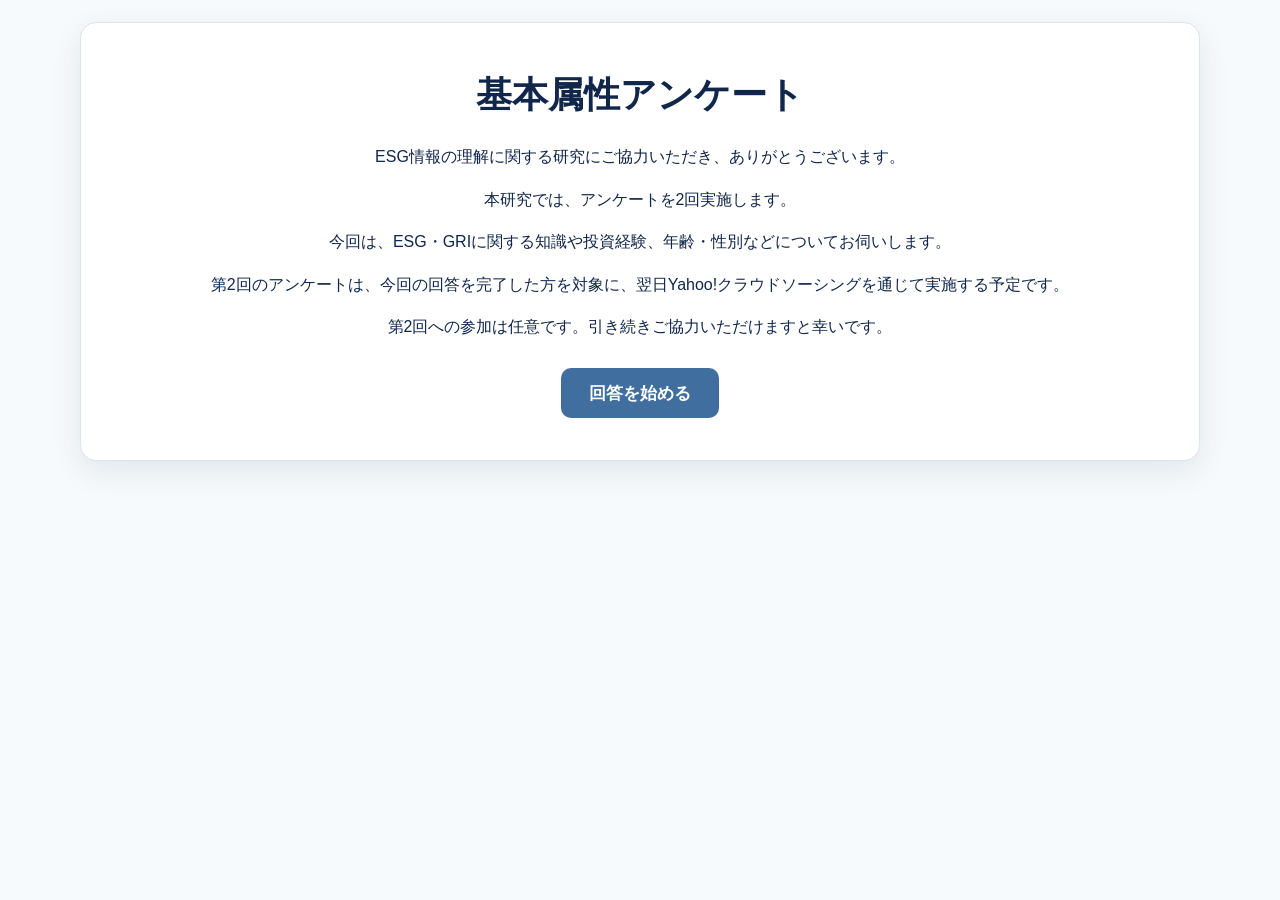
==== commit 4bae88be: "Unify participant wording for two survey rounds" ====
--- a/index.html
+++ b/index.html
@@ -4,13 +4,13 @@
   <meta charset="utf-8">
   <meta name="viewport" content="width=device-width,initial-scale=1,viewport-fit=cover">
   <title>ESG情報の理解に関するアンケート</title>
-  <link rel="stylesheet" href="ESG_two_stage_survey.css?v=20261111-3">
+  <link rel="stylesheet" href="ESG_two_stage_survey.css?v=20261111-6">
 </head>
 <body>
   <main id="app" class="app-shell" aria-live="polite"></main>
   <noscript>このアンケートの回答にはJavaScriptが必要です。</noscript>
   <script>window.ESG_SURVEY_DAY = 1; window.ESG_ALLOW_PREVIEW = false;</script>
-  <script src="ESG_two_stage_config.js?v=20261111-3"></script>
-  <script src="ESG_two_stage_survey.js?v=20261111-3"></script>
+  <script src="ESG_two_stage_config.js?v=20261111-6"></script>
+  <script src="ESG_two_stage_survey.js?v=20261111-6"></script>
 </body>
 </html>
--- a/ESG_two_stage_survey.css
+++ b/ESG_two_stage_survey.css
@@ -1,3 +1,5 @@
 :root{--ink:#10264a;--blue:#406f9f;--blue2:#285781;--pale:#edf5fc;--line:#bfd3e7;--danger:#a52b2b;--ok:#176c42;--shadow:0 10px 30px rgba(21,55,88,.1)}
 *{box-sizing:border-box}body{margin:0;background:#f7fafc;color:var(--ink);font-family:-apple-system,BlinkMacSystemFont,"Segoe UI","Noto Sans JP","Yu Gothic",Meiryo,sans-serif;line-height:1.65}.app-shell{width:min(1120px,calc(100% - 28px));margin:22px auto 60px}.card{background:#fff;border:1px solid #d9e5ef;border-radius:16px;padding:clamp(20px,4vw,42px);box-shadow:var(--shadow)}h1{font-size:clamp(24px,4vw,36px);margin:0 0 20px;text-align:center}h2{font-size:clamp(20px,3vw,28px);margin:0 0 18px}h3{font-size:18px;margin:0 0 12px}.lead{text-align:center;font-size:18px}.note{background:var(--pale);border-left:5px solid var(--blue);padding:14px 16px;border-radius:8px}.error{color:var(--danger);font-weight:700}.success{color:var(--ok);font-weight:700}.actions{display:flex;gap:12px;justify-content:center;flex-wrap:wrap;margin-top:28px}.btn{appearance:none;border:0;border-radius:10px;background:var(--blue);color:#fff;padding:13px 28px;font-size:17px;font-weight:700;cursor:pointer;min-height:50px}.btn:hover,.btn:focus{background:var(--blue2)}.btn.secondary{background:#fff;color:var(--blue2);border:2px solid var(--blue)}.btn:disabled{opacity:.45;cursor:not-allowed}.progress{height:8px;background:#e5edf5;border-radius:99px;overflow:hidden;margin-bottom:18px}.progress>span{display:block;height:100%;background:var(--blue)}fieldset{border:0;padding:0;margin:0 0 24px}legend{font-size:18px;font-weight:700;margin-bottom:10px}.choice{display:block;border:1px solid var(--line);border-radius:9px;padding:11px 14px;margin:8px 0;cursor:pointer}.choice:has(input:checked){background:var(--pale);border-color:var(--blue)}input[type=radio]{margin-right:10px}.field{margin:18px 0}.field label{display:block;font-weight:700;margin-bottom:7px}.field input[type=text],.field input[type=number],select{width:100%;max-width:560px;padding:12px;border:1px solid #9eb5cb;border-radius:8px;font-size:17px}.grid2{display:grid;grid-template-columns:1fr 1fr;gap:18px}.company-card{border:1px solid var(--line);border-radius:12px;background:#fff;overflow:hidden}.company-card h3{text-align:center;background:var(--pale);padding:12px;margin:0}.table-wrap{overflow-x:auto}table{border-collapse:collapse;width:100%;min-width:440px}th,td{border:1px solid #cbd9e6;padding:9px 10px;text-align:left;vertical-align:top}th{background:#edf4fa}td.value{white-space:nowrap;font-weight:700}.task-box{background:var(--pale);border:1px solid var(--line);border-radius:12px;padding:20px;margin:18px 0}.slider-wrap{padding:15px 0}.slider-labels{display:flex;justify-content:space-between;gap:15px;font-size:14px}.score{text-align:center;font-size:28px;font-weight:800;min-height:45px}.slider{width:100%;accent-color:var(--blue)}.slider.unset{opacity:.7}.credential{background:var(--pale);border:1px solid var(--line);border-radius:14px;text-align:center;padding:20px;margin:18px 0}.credential .code{font-size:clamp(22px,5vw,38px);letter-spacing:.06em;font-weight:800;overflow-wrap:anywhere}.researcher{border:2px dashed #b06c00;background:#fff8e8;padding:12px;border-radius:10px;margin-bottom:16px}.small{font-size:14px;color:#4c6077}.hidden{display:none!important}.allocation{display:grid;grid-template-columns:1fr 1fr;gap:18px}.allocation input{text-align:center;font-size:24px}.copy-status{min-height:24px;color:var(--ok);font-weight:700}.modal-backdrop{position:fixed;inset:0;background:rgba(5,20,40,.65);z-index:10;display:grid;place-items:center;padding:15px}.modal{background:#fff;width:min(780px,100%);max-height:92vh;overflow:auto;border-radius:14px;padding:20px}.modal .company-card{margin-bottom:16px}
 @media(max-width:760px){.app-shell{width:min(100% - 16px,1120px);margin:8px auto 30px}.card{padding:18px 14px;border-radius:12px}.grid2,.allocation{grid-template-columns:1fr}.modal .grid2{grid-template-columns:1fr 1fr;min-width:900px}.btn{width:100%}.actions{gap:9px}table{min-width:390px;font-size:14px}th,td{padding:7px}.company-card h3{position:sticky;left:0}.credential{padding:16px 10px}.slider-labels{font-size:12px}}
+.modal{width:min(1180px,100%)}.modal table{min-width:0;table-layout:fixed}.modal th:first-child,.modal td:first-child{width:13%}.modal th:last-child,.modal td:last-child{width:30%}.modal td.value{white-space:normal;overflow-wrap:anywhere}
+.participant-info{text-align:center}.participant-info ol{display:inline-block;max-width:900px;text-align:left}.participant-info .note{text-align:center}
